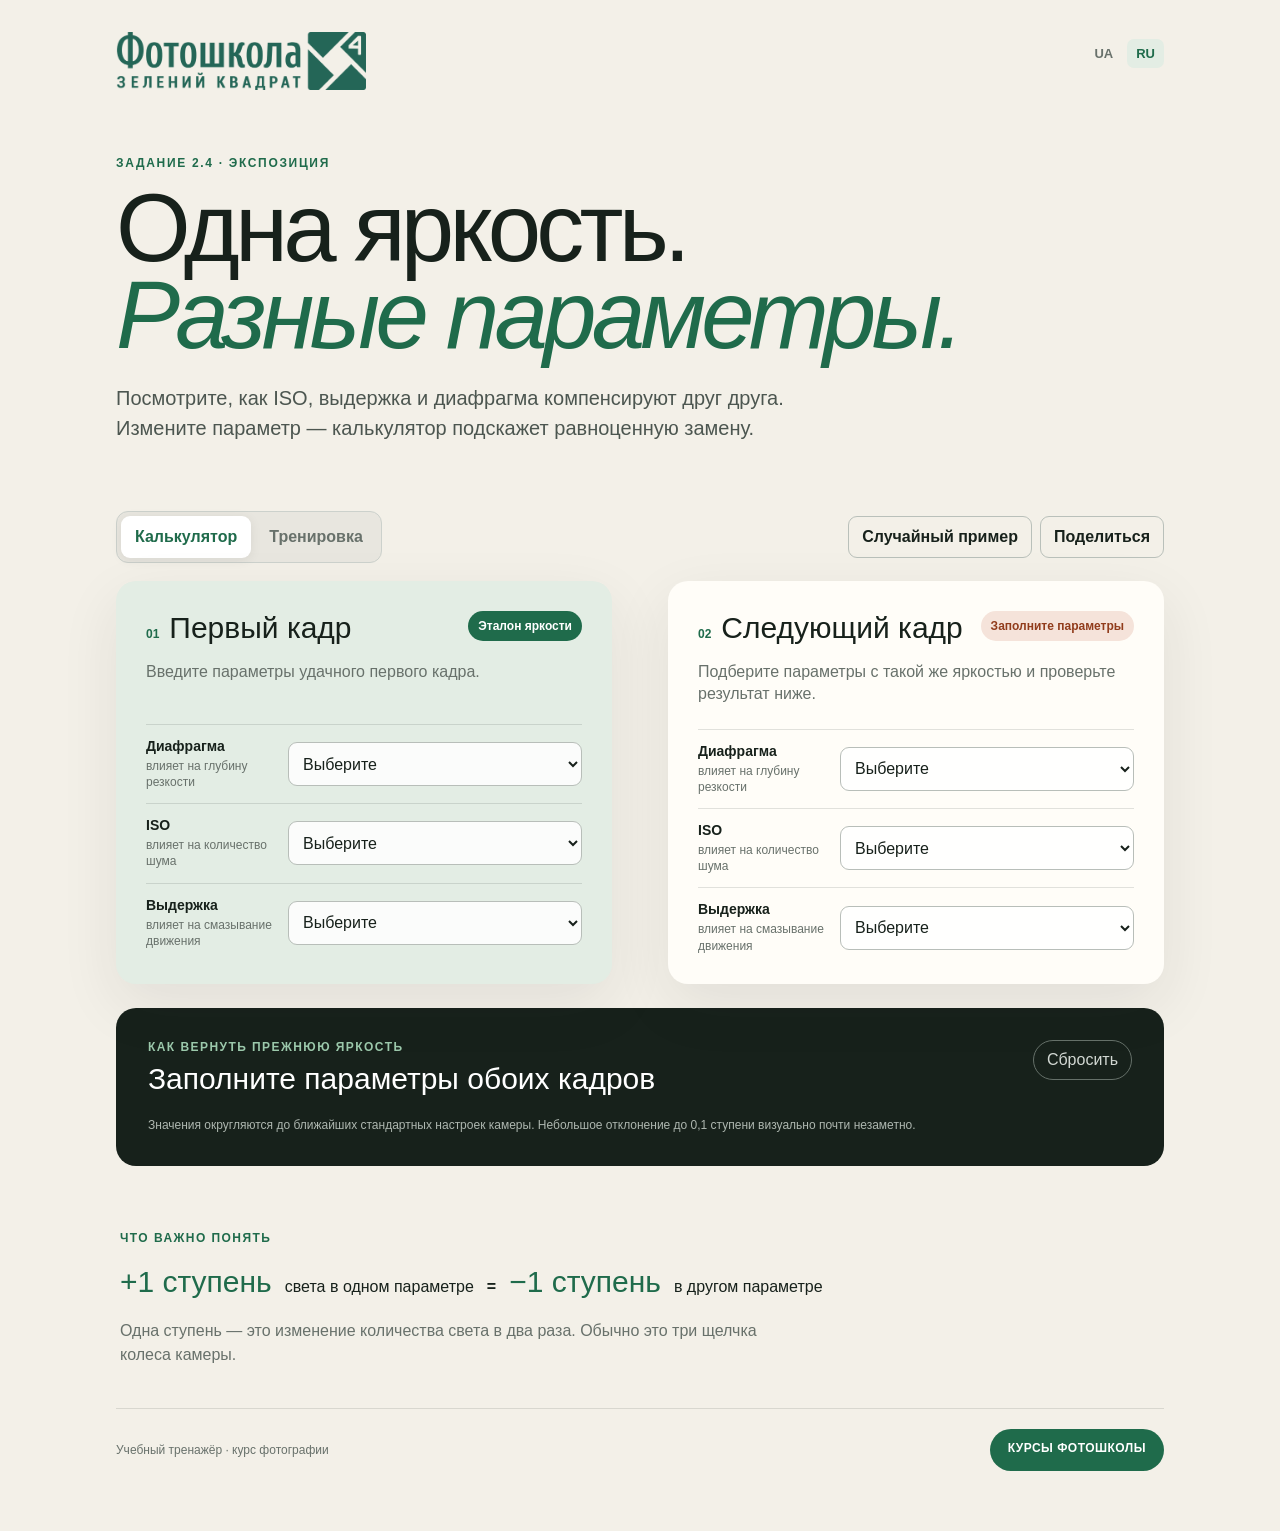
==== index.html @ 0481c281 "Initial commit" ====
<!doctype html>
<html lang="ru">
  <head>
    <meta charset="utf-8" />
    <meta name="viewport" content="width=device-width, initial-scale=1" />
    <title>Тренажёр экспозиции: диафрагма, ISO и выдержка</title>
    <meta
      name="description"
      content="Интерактивный тренажёр экспозиции: подберите равноценные сочетания диафрагмы, ISO и выдержки с одинаковой яркостью."
    />
    <meta name="robots" content="index,follow" />
    <link rel="canonical" href="https://green4.photo/exposure-triangle-trainer/" />
    <link rel="alternate" hreflang="ru" href="https://green4.photo/exposure-triangle-trainer/" />
    <link rel="alternate" hreflang="uk" href="https://green4.photo/exposure-triangle-trainer/uk/" />
    <link rel="alternate" hreflang="x-default" href="https://green4.photo/exposure-triangle-trainer/" />
    <link rel="icon" href="./assets/images/logo.png" type="image/png" />
    <link rel="stylesheet" href="./assets/css/style.css" />

    <meta property="og:type" content="website" />
    <meta property="og:title" content="Тренажёр экспозиции: диафрагма, ISO и выдержка" />
    <meta property="og:description" content="Подберите равноценные сочетания диафрагмы, ISO и выдержки с одинаковой яркостью." />
    <meta property="og:url" content="https://green4.photo/exposure-triangle-trainer/" />
    <meta property="og:image" content="https://green4.photo/exposure-triangle-trainer/assets/images/logo.png" />
    <meta property="og:image:width" content="1200" />
    <meta property="og:image:height" content="279" />
    <meta property="og:image:alt" content="Фотошкола «Зелёный квадрат»" />
    <meta property="og:locale" content="ru_UA" />
    <meta property="og:locale:alternate" content="uk_UA" />
    <meta property="og:site_name" content="Фотошкола «Зелёный квадрат»" />
    <meta name="twitter:card" content="summary" />
    <meta name="twitter:title" content="Тренажёр экспозиции: диафрагма, ISO и выдержка" />
    <meta name="twitter:description" content="Подберите равноценные сочетания диафрагмы, ISO и выдержки с одинаковой яркостью." />
    <meta name="twitter:image" content="https://green4.photo/exposure-triangle-trainer/assets/images/logo.png" />

    <script type="application/ld+json">
      {
        "@context": "https://schema.org",
        "@type": "WebApplication",
        "name": "Тренажёр экспозиции: диафрагма, ISO и выдержка",
        "description": "Интерактивный тренажёр экспозиции: подберите равноценные сочетания диафрагмы, ISO и выдержки с одинаковой яркостью.",
        "url": "https://green4.photo/exposure-triangle-trainer/",
        "image": "https://green4.photo/exposure-triangle-trainer/assets/images/logo.png",
        "applicationCategory": "EducationalApplication",
        "browserRequirements": "Requires JavaScript",
        "operatingSystem": "Any",
        "inLanguage": "ru",
        "isAccessibleForFree": true
      }
    </script>
  </head>
  <body>
    <noscript>
      <p class="noscript">Для работы тренажёра нужен JavaScript. Включите его в настройках браузера и перезагрузите страницу.</p>
    </noscript>
    <main>
      <header class="hero">
        <div class="topbar">
          <a class="brand" href="https://green4.photo/" aria-label="Фотошкола «Зелёный квадрат»">
            <img
              src="./assets/images/logo.png"
              width="1200"
              height="279"
              alt="Фотошкола «Зелёный квадрат»"
            />
          </a>
          <nav class="languages" aria-label="Выбор языка">
            <a href="./uk/" hreflang="uk" lang="uk">UA</a>
            <a class="active" href="./" hreflang="ru" lang="ru" aria-current="page">RU</a>
          </nav>
        </div>
        <div class="eyebrow">Задание 2.4 · Экспозиция</div>
        <h1>Одна яркость.<br /><em>Разные параметры.</em></h1>
        <p class="lead">
          Посмотрите, как ISO, выдержка и диафрагма компенсируют друг друга.
          Измените параметр — калькулятор подскажет равноценную замену.
        </p>
      </header>

      <section class="tool-panel" aria-label="Режим и действия">
        <div class="mode-switch" role="group" aria-label="Режим работы">
          <button class="mode-button" id="mode-calculator" type="button" aria-pressed="true">Калькулятор</button>
          <button class="mode-button" id="mode-training" type="button" aria-pressed="false">Тренировка</button>
        </div>
        <div class="utility-actions">
          <button class="utility-button" id="random" type="button">Случайный пример</button>
          <div class="share-wrap">
            <button class="utility-button" id="share" type="button">Поделиться</button>
            <span class="share-status" id="share-status" role="status" hidden></span>
          </div>
        </div>
      </section>

      <section class="training-brief" id="training-brief" aria-labelledby="training-title" hidden>
        <div>
          <strong id="training-title">Задание</strong>
          <p id="training-instruction"></p>
        </div>
        <div class="score" aria-label="Результат тренировки">
          <span><strong id="score-total">0</strong><small>решено</small></span>
          <span><strong id="score-streak">0</strong><small>серия</small></span>
        </div>
      </section>

      <section class="workspace" aria-label="Сравнение параметров двух кадров">
        <article class="card ref" aria-labelledby="reference-title">
          <div class="head">
            <div><span class="num">01</span><h2 id="reference-title">Первый кадр</h2></div>
            <span class="status refstatus">Эталон яркости</span>
          </div>
          <p id="reference-description">Введите параметры удачного первого кадра.</p>
          <div class="fields" id="ref"></div>
        </article>
        <div class="bridge" aria-hidden="true"></div>
        <article class="card" aria-labelledby="next-title">
          <div class="head">
            <div><span class="num">02</span><h2 id="next-title">Следующий кадр</h2></div>
            <span class="status" id="status" aria-live="polite"></span>
          </div>
          <p id="next-description">Подберите параметры с такой же яркостью и проверьте результат ниже.</p>
          <div class="fields" id="next"></div>
        </article>
      </section>

      <section class="answer" aria-labelledby="title">
        <div class="answer-top">
          <div>
            <span class="kicker" id="answer-kicker">Как вернуть прежнюю яркость</span>
            <h2 id="title"></h2>
          </div>
          <div class="answer-actions">
            <button class="primary-button" id="check" type="button" hidden>Проверить</button>
            <button class="reset" id="reset" type="button">Сбросить</button>
          </div>
        </div>
        <div id="result" aria-live="polite"></div>
        <p class="note" id="answer-note">
          Значения округляются до ближайших стандартных настроек камеры.
          Небольшое отклонение до 0,1 ступени визуально почти незаметно.
        </p>
      </section>

      <section class="lesson" aria-labelledby="lesson-title">
        <span class="kicker green" id="lesson-title">Что важно понять</span>
        <div class="equation">
          <strong>+1 ступень</strong><span>света в одном параметре</span><b>=</b>
          <strong>−1 ступень</strong><span>в другом параметре</span>
        </div>
        <p>Одна ступень — это изменение количества света в два раза. Обычно это три щелчка колеса камеры.</p>
      </section>

      <footer>
        <span>Учебный тренажёр · курс фотографии</span>
        <a class="courses" href="https://green4.photo/online/">КУРСЫ ФОТОШКОЛЫ</a>
      </footer>
    </main>
    <script src="./assets/js/trainer.js" defer></script>
  </body>
</html>
---- assets/css/style.css ----
:root {
  --ink: #17211b;
  --muted: #68716b;
  --paper: #f3f0e8;
  --card: #fffdf8;
  --green: #1f6b4b;
  --green-dark: #18563c;
  --orange: #d96f3d;
  --focus: #f2a65a;
}

* {
  box-sizing: border-box;
}

[hidden] {
  display: none !important;
}

html {
  scroll-behavior: smooth;
}

body {
  margin: 0;
  background: var(--paper);
  color: var(--ink);
  font-family: Arial, Helvetica, sans-serif;
}

button,
select {
  font: inherit;
}

button,
a,
select {
  -webkit-tap-highlight-color: transparent;
}

main {
  max-width: 1120px;
  margin: auto;
  padding: 32px 36px 60px;
}

.topbar {
  display: flex;
  align-items: flex-start;
  justify-content: space-between;
  gap: 24px;
}

.brand {
  display: inline-block;
  width: min(250px, 55vw);
  text-decoration: none;
}

.brand img {
  display: block;
  width: 100%;
  height: auto;
}

.languages {
  display: flex;
  align-items: center;
  gap: 5px;
  margin-top: 7px;
}

.languages a {
  padding: 7px 9px;
  border-radius: 7px;
  color: var(--muted);
  font-size: 13px;
  font-weight: 700;
  text-decoration: none;
}

.languages a.active {
  background: #e3ede4;
  color: var(--green);
}

.languages a:hover {
  color: var(--green);
  text-decoration: underline;
  text-decoration-thickness: 2px;
  text-underline-offset: 5px;
}

.hero {
  padding: 0 0 48px;
}

.eyebrow {
  margin-top: 66px;
  color: var(--green);
  font-size: 12px;
  font-weight: 700;
  letter-spacing: 0.14em;
  text-transform: uppercase;
}

h1 {
  margin: 15px 0 25px;
  font-size: clamp(52px, 8vw, 96px);
  font-weight: 400;
  line-height: 0.9;
  letter-spacing: -0.05em;
}

h1 em {
  color: var(--green);
  font-weight: 400;
}

.lead {
  max-width: 670px;
  color: #4c5650;
  font-size: 20px;
  line-height: 1.5;
}

.tool-panel {
  display: flex;
  align-items: center;
  justify-content: space-between;
  gap: 20px;
  margin-bottom: 18px;
}

.mode-switch {
  display: inline-flex;
  gap: 4px;
  padding: 4px;
  border: 1px solid #ccd1cc;
  border-radius: 12px;
  background: #e8e6df;
}

.mode-button,
.utility-button,
.primary-button {
  min-height: 42px;
  border-radius: 9px;
  font-weight: 700;
  cursor: pointer;
}

.mode-button {
  padding: 9px 14px;
  border: 0;
  background: transparent;
  color: var(--muted);
}

.mode-button[aria-pressed="true"] {
  background: #fff;
  color: var(--green);
  box-shadow: 0 2px 12px #17211b12;
}

.utility-actions,
.answer-actions {
  display: flex;
  align-items: center;
  gap: 8px;
}

.utility-button {
  padding: 9px 13px;
  border: 1px solid #b9c0ba;
  background: transparent;
  color: var(--ink);
}

.utility-button:hover {
  border-color: var(--green);
  color: var(--green);
}

.share-wrap {
  position: relative;
}

.share-status {
  position: absolute;
  right: 0;
  bottom: calc(100% + 7px);
  width: max-content;
  max-width: 240px;
  padding: 7px 9px;
  border-radius: 7px;
  background: var(--ink);
  color: #fff;
  font-size: 12px;
}

.training-brief {
  display: grid;
  grid-template-columns: 1fr auto;
  gap: 18px;
  margin-bottom: 18px;
  padding: 18px 20px;
  border: 1px solid #b9d0c0;
  border-radius: 14px;
  background: #e3ede4;
}

.training-brief p {
  margin: 5px 0 0;
  color: #3f5146;
  line-height: 1.45;
}

.score {
  display: flex;
  align-items: center;
  gap: 16px;
  color: var(--green);
  white-space: nowrap;
}

.score span {
  display: grid;
  gap: 2px;
  text-align: center;
}

.score strong {
  font-size: 22px;
}

.score small {
  color: var(--muted);
  font-size: 11px;
}

.workspace {
  display: grid;
  grid-template-columns: 1fr 56px 1fr;
}

.card {
  padding: 30px;
  border-radius: 20px;
  background: var(--card);
  box-shadow: 0 20px 60px #202a2415;
}

.card.ref {
  background: #e3ede4;
}

.head {
  display: flex;
  align-items: flex-start;
  justify-content: space-between;
  gap: 12px;
}

.head > div {
  display: flex;
  align-items: baseline;
  gap: 10px;
}

.num {
  color: var(--green);
  font-size: 12px;
  font-weight: 700;
}

.head h2,
.answer h2 {
  margin: 0;
  font-size: 30px;
  font-weight: 400;
}

.status {
  padding: 8px 10px;
  border-radius: 99px;
  background: #f5e3da;
  color: #913c1c;
  font-size: 12px;
  font-weight: 700;
  white-space: nowrap;
}

.status.ok,
.refstatus {
  background: var(--green);
  color: #fff;
}

.card > p {
  min-height: 40px;
  color: var(--muted);
  line-height: 1.4;
}

.fields {
  display: grid;
  gap: 13px;
  margin-top: 23px;
}

.field {
  display: grid;
  grid-template-columns: 130px 1fr;
  align-items: center;
  gap: 4px 12px;
  padding-top: 13px;
  border-top: 1px solid #17211b20;
}

.field b {
  font-size: 14px;
}

.field small {
  color: var(--muted);
  font-size: 12px;
  line-height: 1.35;
}

.field select {
  grid-row: span 2;
  min-height: 44px;
  padding: 10px;
  border: 1px solid #b8beb9;
  border-radius: 9px;
  background: #ffffffd9;
  color: var(--ink);
}

.field select:disabled {
  border-color: transparent;
  background: #dbe5dc;
  color: #35463b;
  opacity: 1;
  cursor: not-allowed;
}

.field.is-target b::after {
  content: " •";
  color: var(--orange);
}

.bridge {
  display: grid;
  place-items: center;
  color: var(--muted);
  font-size: 9px;
  letter-spacing: 0.1em;
  text-transform: uppercase;
}

.answer {
  margin-top: 24px;
  padding: 32px;
  border-radius: 20px;
  background: var(--ink);
  color: #fff;
}

.answer-top {
  display: flex;
  align-items: flex-start;
  justify-content: space-between;
  gap: 20px;
}

.kicker {
  display: block;
  margin-bottom: 8px;
  color: #9bc8ab;
  font-size: 12px;
  font-weight: 700;
  letter-spacing: 0.12em;
  text-transform: uppercase;
}

.kicker.green {
  color: var(--green);
}

.reset {
  min-height: 40px;
  padding: 8px 13px;
  border: 1px solid #657069;
  border-radius: 99px;
  background: transparent;
  color: #d2d8d3;
  cursor: pointer;
}

.reset:hover {
  border-color: #9bc8ab;
  color: #fff;
}

.primary-button {
  padding: 9px 15px;
  border: 1px solid #a9d4b7;
  background: #a9d4b7;
  color: #173821;
}

.primary-button:hover {
  background: #c0e1ca;
}

.hint-button {
  margin-top: 16px;
}

.training-feedback {
  margin-top: 22px;
  padding: 17px;
  border: 1px solid #465248;
  border-radius: 14px;
  background: #263129;
  color: #dbe3dd;
  line-height: 1.5;
}

.training-feedback strong {
  display: block;
  margin-bottom: 4px;
  color: #fff;
}

.suggestions {
  display: grid;
  grid-template-columns: repeat(3, 1fr);
  gap: 12px;
  margin-top: 24px;
}

.suggestion {
  padding: 17px;
  border: 1px solid #465248;
  border-radius: 14px;
  background: #263129;
  color: #fff;
  text-align: left;
  cursor: pointer;
}

.suggestion:hover {
  border-color: #9bc8ab;
}

.suggestion small {
  display: block;
  min-height: 31px;
  color: #bec6c0;
  font-size: 12px;
  line-height: 1.35;
}

.suggestion strong {
  display: block;
  margin: 12px 0;
  font-size: 27px;
  font-weight: 400;
}

.suggestion span {
  color: #a9d4b7;
  font-size: 12px;
}

.success {
  display: flex;
  align-items: center;
  gap: 15px;
  margin-top: 24px;
  padding: 18px;
  border: 1px solid #4a7056;
  border-radius: 14px;
  background: #263d2f;
}

.success i {
  display: grid;
  flex: 0 0 40px;
  place-items: center;
  width: 40px;
  height: 40px;
  border-radius: 50%;
  background: #a9d4b7;
  color: #173821;
  font-size: 21px;
  font-style: normal;
}

.success p {
  margin: 4px 0;
  color: #cbd3cd;
}

.note {
  margin: 20px 0 0;
  color: #aeb7b0;
  font-size: 12px;
  line-height: 1.5;
}

.lesson {
  padding: 65px 4px 25px;
}

.equation {
  display: flex;
  flex-wrap: wrap;
  align-items: baseline;
  gap: 13px;
  margin: 20px 0;
}

.equation strong {
  color: var(--green);
  font-size: 30px;
  font-weight: 400;
}

.lesson p {
  max-width: 650px;
  color: var(--muted);
  line-height: 1.5;
}

footer {
  display: flex;
  align-items: center;
  justify-content: space-between;
  gap: 20px;
  padding-top: 20px;
  border-top: 1px solid #d8d7cf;
  color: var(--muted);
  font-size: 12px;
}

.courses {
  display: inline-block;
  min-height: 42px;
  padding: 12px 18px;
  border-radius: 99px;
  background: var(--green);
  color: #fff;
  font-size: 12px;
  font-weight: 700;
  letter-spacing: 0.04em;
  text-decoration: none;
}

.courses:hover {
  background: var(--green-dark);
}

:where(a, button, select):focus-visible {
  outline: 3px solid var(--focus);
  outline-offset: 3px;
}

.noscript {
  max-width: 700px;
  margin: 20px auto;
  padding: 16px 20px;
  border: 1px solid #c77a54;
  border-radius: 12px;
  background: #fff4ed;
  color: #6f2e12;
  line-height: 1.5;
}

@media (max-width: 800px) {
  main {
    padding: 24px 18px 42px;
  }

  .workspace {
    grid-template-columns: 1fr;
    gap: 14px;
  }

  .bridge {
    height: 12px;
  }

  .suggestions {
    grid-template-columns: 1fr;
  }

  .suggestion small {
    min-height: 0;
  }

  .card,
  .answer {
    padding: 24px;
  }

  .tool-panel {
    align-items: stretch;
    flex-direction: column;
  }

  .mode-switch {
    display: grid;
    grid-template-columns: 1fr 1fr;
  }

  .utility-actions {
    justify-content: flex-end;
  }
}

@media (max-width: 470px) {
  .topbar {
    align-items: center;
  }

  .brand {
    width: min(200px, 58vw);
  }

  .languages {
    margin-top: 0;
  }

  .hero {
    padding-bottom: 36px;
  }

  .eyebrow {
    margin-top: 48px;
  }

  h1 {
    font-size: 48px;
  }

  .head {
    display: block;
  }

  .status {
    display: inline-block;
    margin-top: 12px;
    white-space: normal;
  }

  .field {
    grid-template-columns: 1fr;
  }

  .field select {
    grid-row: auto;
  }

  .answer-top {
    align-items: flex-start;
    flex-direction: column;
  }

  .answer-top h2 {
    font-size: 25px;
  }

  .answer-actions {
    width: 100%;
  }

  .answer-actions > button {
    flex: 1;
  }

  .training-brief {
    grid-template-columns: 1fr;
  }

  .score {
    justify-content: flex-start;
  }

  .utility-actions {
    display: grid;
    grid-template-columns: 1fr 1fr;
  }

  footer {
    align-items: flex-start;
    flex-direction: column;
  }

  .courses {
    width: 100%;
    text-align: center;
  }
}

@media (prefers-reduced-motion: reduce) {
  html {
    scroll-behavior: auto;
  }
}
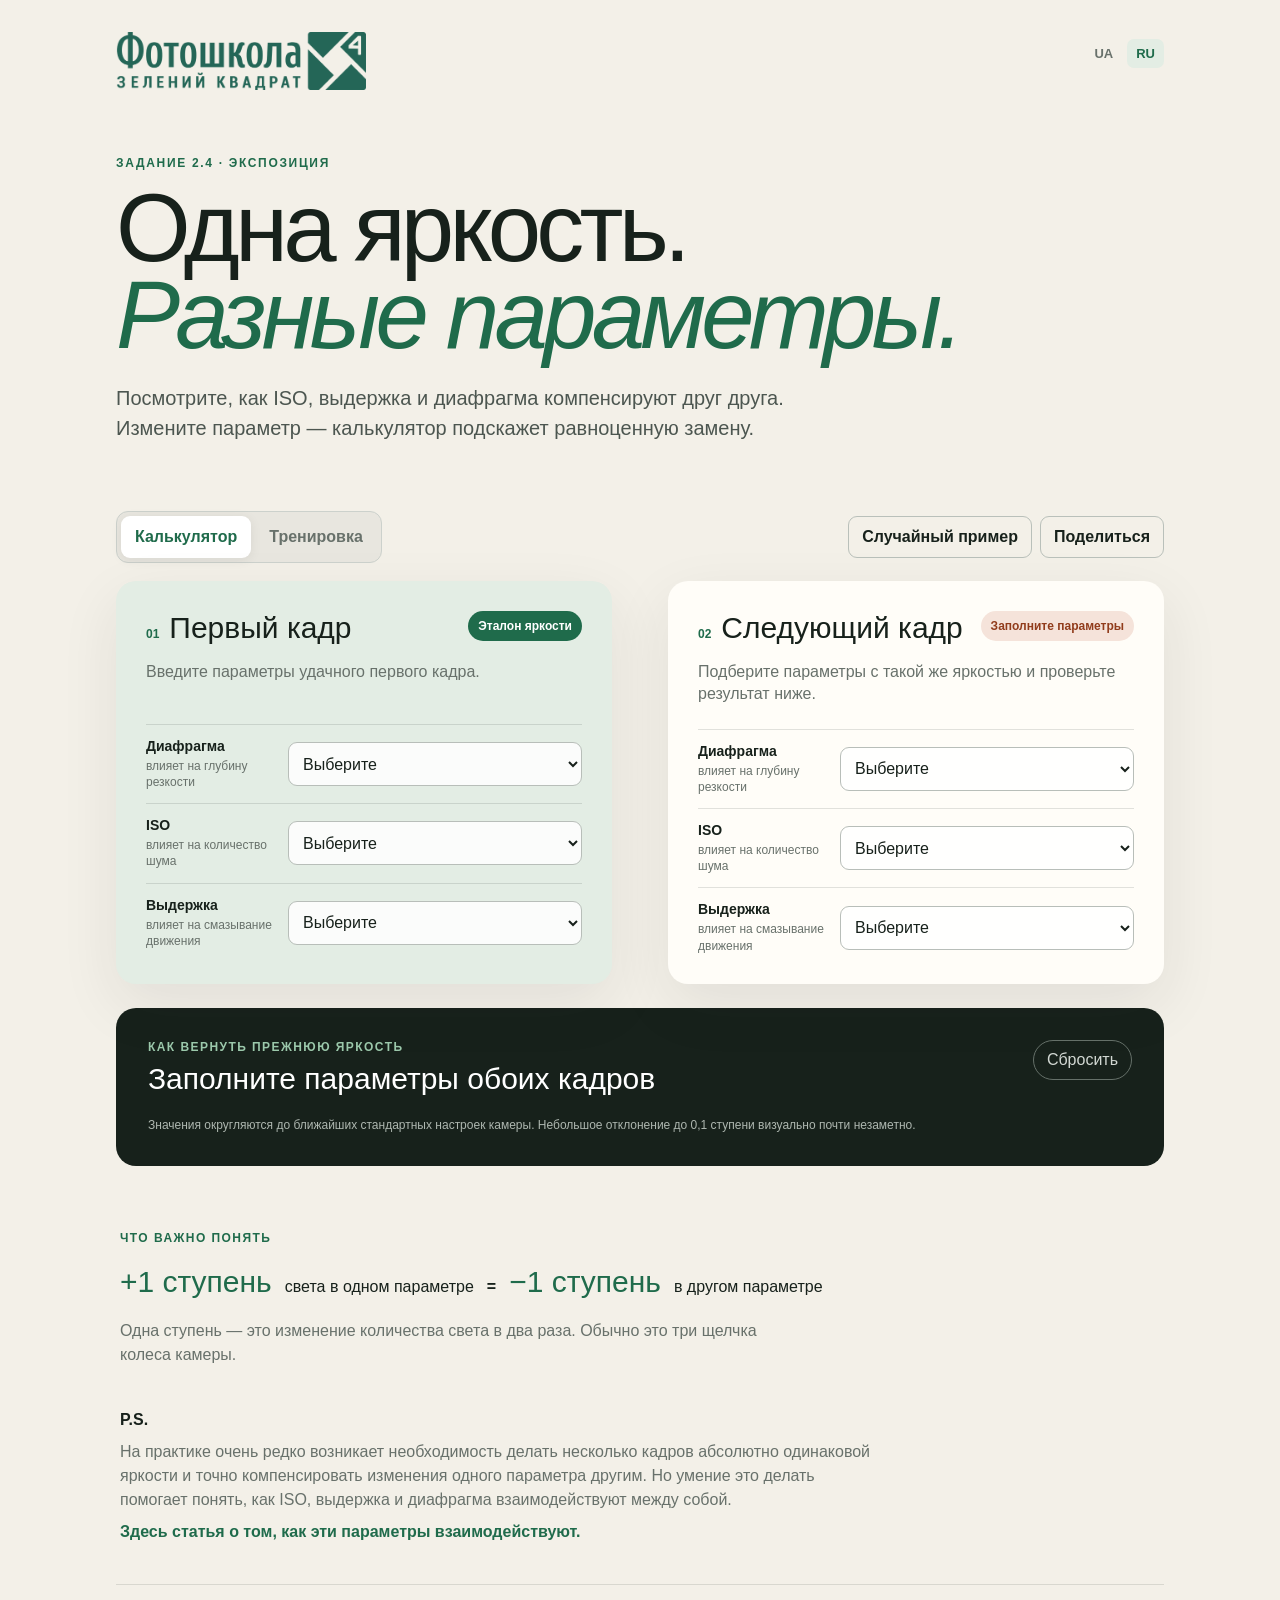
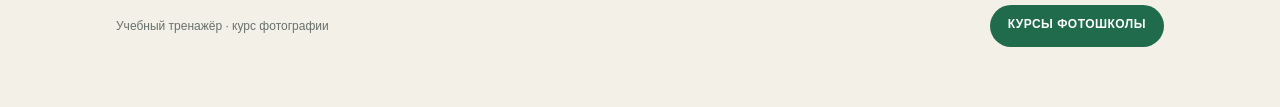
==== commit 42b434bf: "feat: add localized postscript with animated article link" ====
--- a/index.html
+++ b/index.html
@@ -148,6 +148,18 @@
         <p>Одна ступень — это изменение количества света в два раза. Обычно это три щелчка колеса камеры.</p>
       </section>
 
+      <section class="postscript" aria-labelledby="postscript-title">
+        <h2 id="postscript-title">P.S.</h2>
+        <p>
+          На практике очень редко возникает необходимость делать несколько кадров абсолютно одинаковой яркости и
+          точно компенсировать изменения одного параметра другим. Но умение это делать помогает понять, как ISO,
+          выдержка и диафрагма взаимодействуют между собой.
+        </p>
+        <p>
+          <a href="https://green4.photo/foto-oborudovanie/kak-nastroit-diafragmu-vyderzhku-iso/">Здесь статья о том, как эти параметры взаимодействуют.</a>
+        </p>
+      </section>
+
       <footer>
         <span>Учебный тренажёр · курс фотографии</span>
         <a class="courses" href="https://green4.photo/online/">КУРСЫ ФОТОШКОЛЫ</a>
--- a/assets/css/style.css
+++ b/assets/css/style.css
@@ -418,6 +418,11 @@
 
 .hint-button {
   margin-top: 16px;
+}
+
+.training-feedback .hint-button {
+  margin-left: 8px;
+  color: #dbe3dd;
 }
 
 .training-feedback {
@@ -537,6 +542,39 @@
   line-height: 1.5;
 }
 
+.postscript {
+  max-width: 760px;
+  padding: 0 4px 32px;
+  color: var(--muted);
+  line-height: 1.5;
+}
+
+.postscript h2 {
+  margin: 0 0 8px;
+  color: var(--ink);
+  font-size: 16px;
+}
+
+.postscript p {
+  margin: 0 0 8px;
+}
+
+.postscript a {
+  background-image: linear-gradient(currentColor, currentColor);
+  background-position: left bottom;
+  background-repeat: no-repeat;
+  background-size: 0 1px;
+  color: var(--green);
+  font-weight: 700;
+  text-decoration: none;
+  transition: background-size 200ms ease;
+}
+
+.postscript a:hover,
+.postscript a:focus-visible {
+  background-size: 100% 1px;
+}
+
 footer {
   display: flex;
   align-items: center;
@@ -711,4 +749,8 @@
   html {
     scroll-behavior: auto;
   }
-}
+
+  .postscript a {
+    transition: none;
+  }
+}
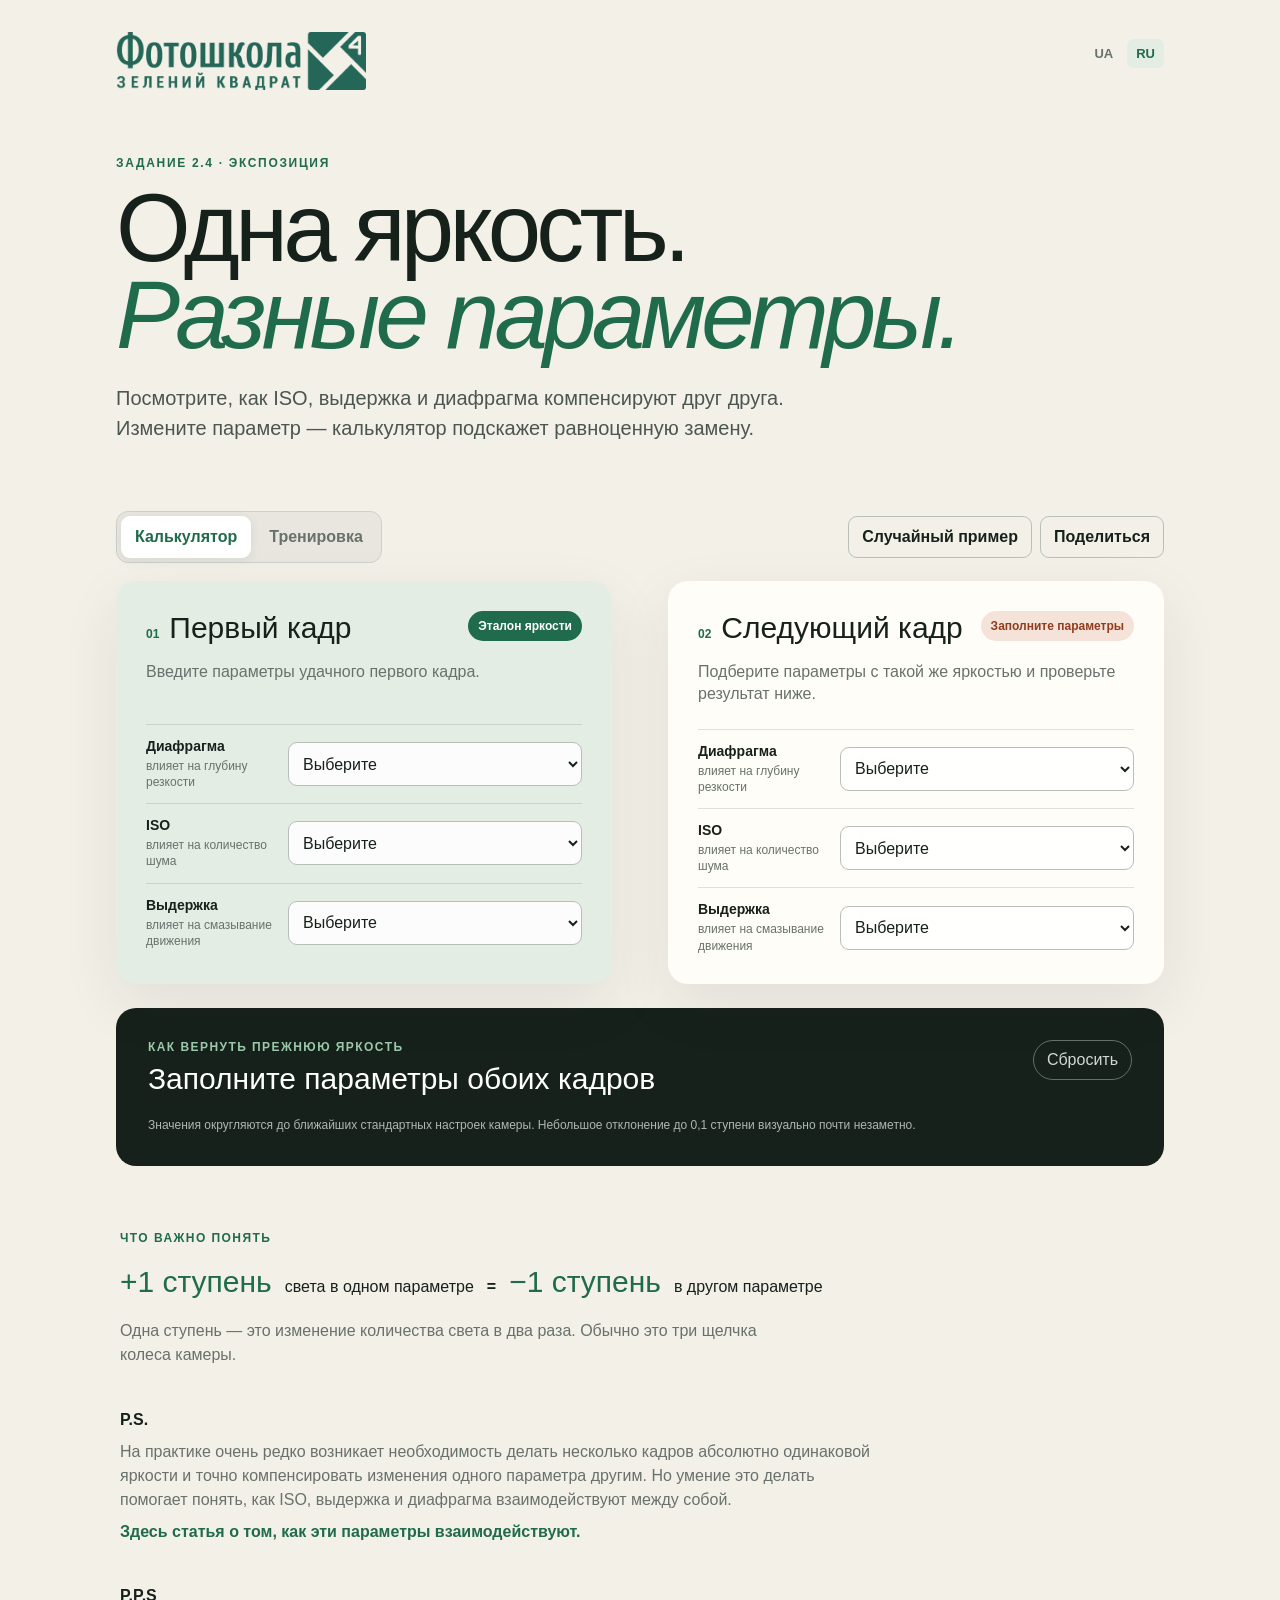
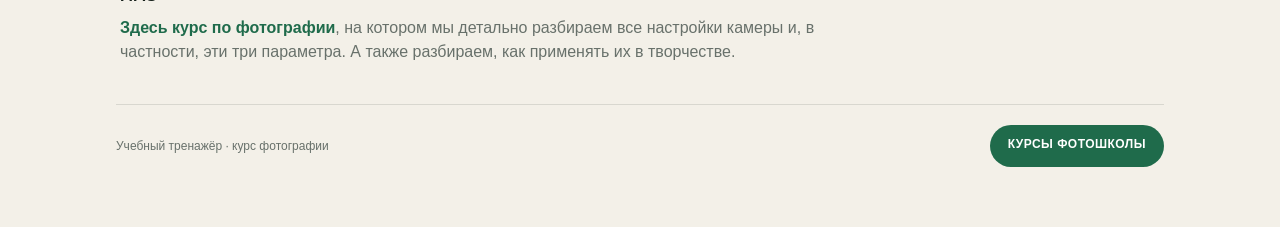
==== commit 8c479430: "Add P.P.S. course links to RU and UA pages" ====
--- a/index.html
+++ b/index.html
@@ -13,7 +13,9 @@
     <link rel="alternate" hreflang="ru" href="https://green4.photo/exposure-triangle-trainer/" />
     <link rel="alternate" hreflang="uk" href="https://green4.photo/exposure-triangle-trainer/uk/" />
     <link rel="alternate" hreflang="x-default" href="https://green4.photo/exposure-triangle-trainer/" />
-    <link rel="icon" href="./assets/images/logo.png" type="image/png" />
+    <link rel="icon" href="./assets/images/favicon-32.jpg" type="image/jpeg" sizes="32x32" />
+    <link rel="icon" href="./assets/images/favicon-192.jpg" type="image/jpeg" sizes="192x192" />
+    <link rel="apple-touch-icon" href="./assets/images/apple-touch-icon.jpg" sizes="180x180" />
     <link rel="stylesheet" href="./assets/css/style.css" />
 
     <meta property="og:type" content="website" />
@@ -160,6 +162,15 @@
         </p>
       </section>
 
+      <section class="postscript" aria-labelledby="post-postscript-title">
+        <h2 id="post-postscript-title">P.P.S</h2>
+        <p>
+          <a href="https://green4.photo/photo_courses/start_online/">Здесь курс по фотографии</a>, на котором мы
+          детально разбираем все настройки камеры и, в частности, эти три параметра. А также разбираем, как применять
+          их в творчестве.
+        </p>
+      </section>
+
       <footer>
         <span>Учебный тренажёр · курс фотографии</span>
         <a class="courses" href="https://green4.photo/online/">КУРСЫ ФОТОШКОЛЫ</a>
